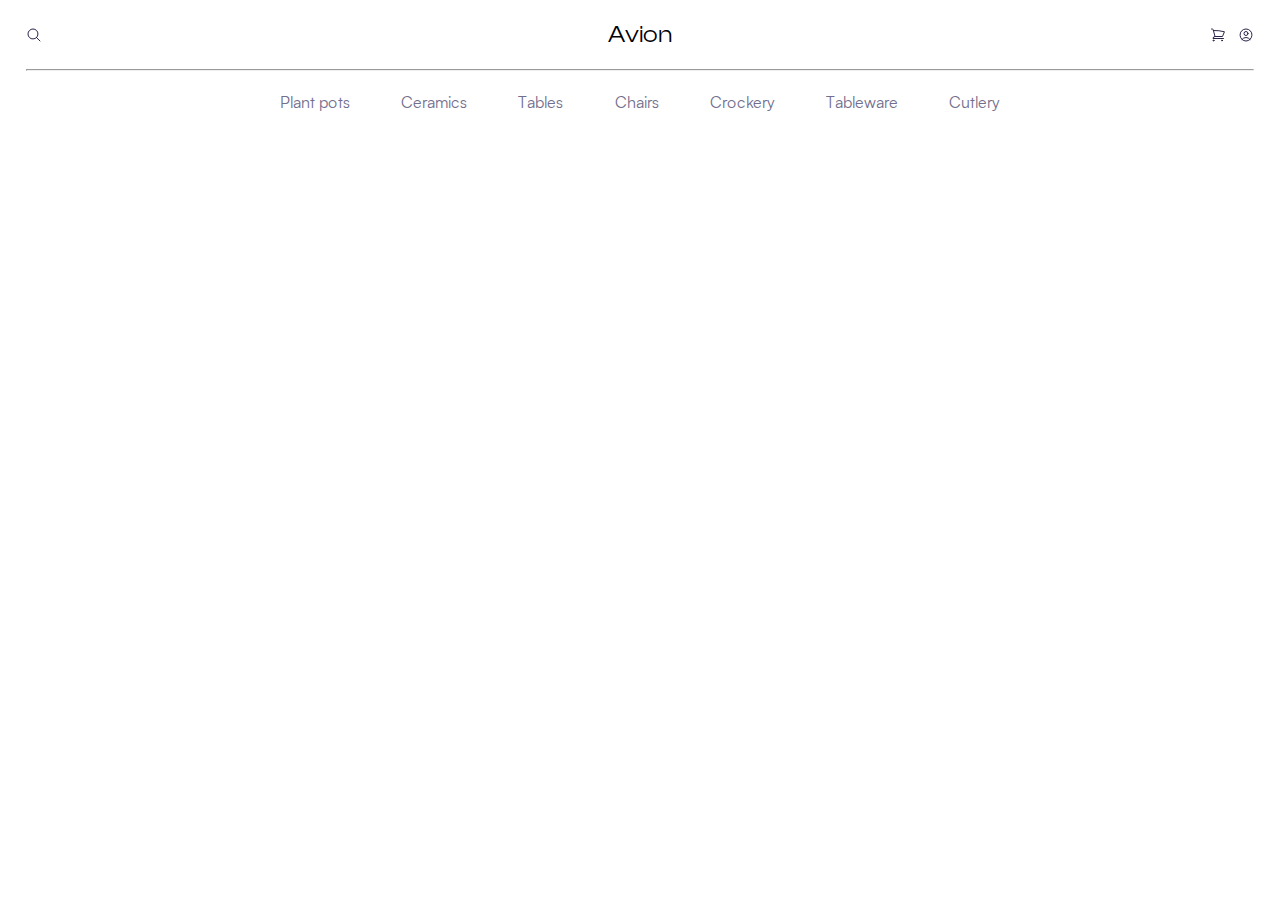
==== index.html @ 7e538b62 "Add files via upload" ====
<!DOCTYPE html>
<html lang="en">
<head>
    <meta charset="UTF-8">
    <meta http-equiv="X-UA-Compatible" content="IE=edge">
    <meta name="viewport" content="width=device-width, initial-scale=1.0">
    <title>Document</title>
    <link rel="stylesheet" href="css/style.css">
</head>
<body>
    <header>
        <div>
            <svg xmlns="http://www.w3.org/2000/svg" fill="none" viewBox="0 0 24 24" stroke-width="1.5" stroke="currentColor" class="w-6 h-6">
                <path stroke-linecap="round" stroke-linejoin="round" d="m21 21-5.197-5.197m0 0A7.5 7.5 0 1 0 5.196 5.196a7.5 7.5 0 0 0 10.607 10.607Z" />
              </svg>
              <span>Avion</span>              
              <div class="icons">
                <svg xmlns="http://www.w3.org/2000/svg" fill="none" viewBox="0 0 24 24" stroke-width="1.5" stroke="currentColor" class="w-6 h-6">
                    <path stroke-linecap="round" stroke-linejoin="round" d="M2.25 3h1.386c.51 0 .955.343 1.087.835l.383 1.437M7.5 14.25a3 3 0 0 0-3 3h15.75m-12.75-3h11.218c1.121-2.3 2.1-4.684 2.924-7.138a60.114 60.114 0 0 0-16.536-1.84M7.5 14.25 5.106 5.272M6 20.25a.75.75 0 1 1-1.5 0 .75.75 0 0 1 1.5 0Zm12.75 0a.75.75 0 1 1-1.5 0 .75.75 0 0 1 1.5 0Z" />
                  </svg>                  
                <svg xmlns="http://www.w3.org/2000/svg" fill="none" viewBox="0 0 24 24" stroke-width="1.5" stroke="currentColor" class="w-6 h-6">
                    <path stroke-linecap="round" stroke-linejoin="round" d="M17.982 18.725A7.488 7.488 0 0 0 12 15.75a7.488 7.488 0 0 0-5.982 2.975m11.963 0a9 9 0 1 0-11.963 0m11.963 0A8.966 8.966 0 0 1 12 21a8.966 8.966 0 0 1-5.982-2.275M15 9.75a3 3 0 1 1-6 0 3 3 0 0 1 6 0Z" />
                  </svg>                  
              </div>
        </div>
        <hr>
        <nav>
            <ul>
                <li><a href="">Plant pots</a></li>
                <li><a href="">Ceramics</a></li>
                <li><a href="">Tables</a></li>
                <li><a href="">Chairs</a></li>
                <li><a href="">Crockery</a></li>
                <li><a href="">Tableware</a></li>
                <li><a href="">Cutlery</a></li>
            </ul>
        </nav>
    </header>
</body>
</html>
---- css/style.css ----
@font-face {
    font-family: "Clash Display";
    src: url(fonts/ClashDisplay-Light.woff2);
    font-weight: 200;
}
@font-face {
    font-family: "Clash Display";
    src:url(fonts/ClashDisplay-Regular.woff2);
    font-weight: 400;
}

@font-face {
    font-family: "Clash Display";
    src: url(fonts/ClashDisplay-Semibold.woff2);
    font-weight: 600;
}

@font-face {
    font-family: "Clash Display";
    src: url(fonts/ClashDisplay-Bold.woff2);
    font-weight: 900;
}

@font-face {
    font-family: "Satoshi";
    src: url(fonts/Satoshi-Regular.woff2);
    font-weight: 400;
}

* {
    margin: 0;
    padding: 0;
    box-sizing: border-box;
}

:root {
    --color-white: #ffffff;
    --color-black: #000000;
    --color-light-gray: #f9f9f9;
    --color-dark-primary: #2A254B;
    --color-nav-links: #726E8D;
}

header {
    display: grid;
    row-gap: 20px;
    padding: 0 2vw;
    padding-top: 20px;
}

header>div {
    display: grid;
    grid-template-columns: repeat(3, 1fr);
    align-items: center;
}

header>div span{
    justify-self: center;
    font-size: 24px;
    font-family: "Clash Display";
}

header>div div.icons{
    justify-self: end;
    display: grid;
    column-gap: 1vw;
    grid-template-columns: repeat(2, 1fr);
}

header>div svg {
    color: var(--color-dark-primary);
    height: 16px;
}

header>nav {
    justify-self: center;
}

header>nav ul{
    list-style-type: none;
    display: flex;
    column-gap: 4vw;
}

header nav ul a{
    text-decoration: none;
    color: var(--color-nav-links);
    font-family: Satoshi;
    font-size: 16px;
    transition: all 0.7s;
}

header nav ul a:hover{
    color: var(--color-black);
    transition: all 0.7s;
}
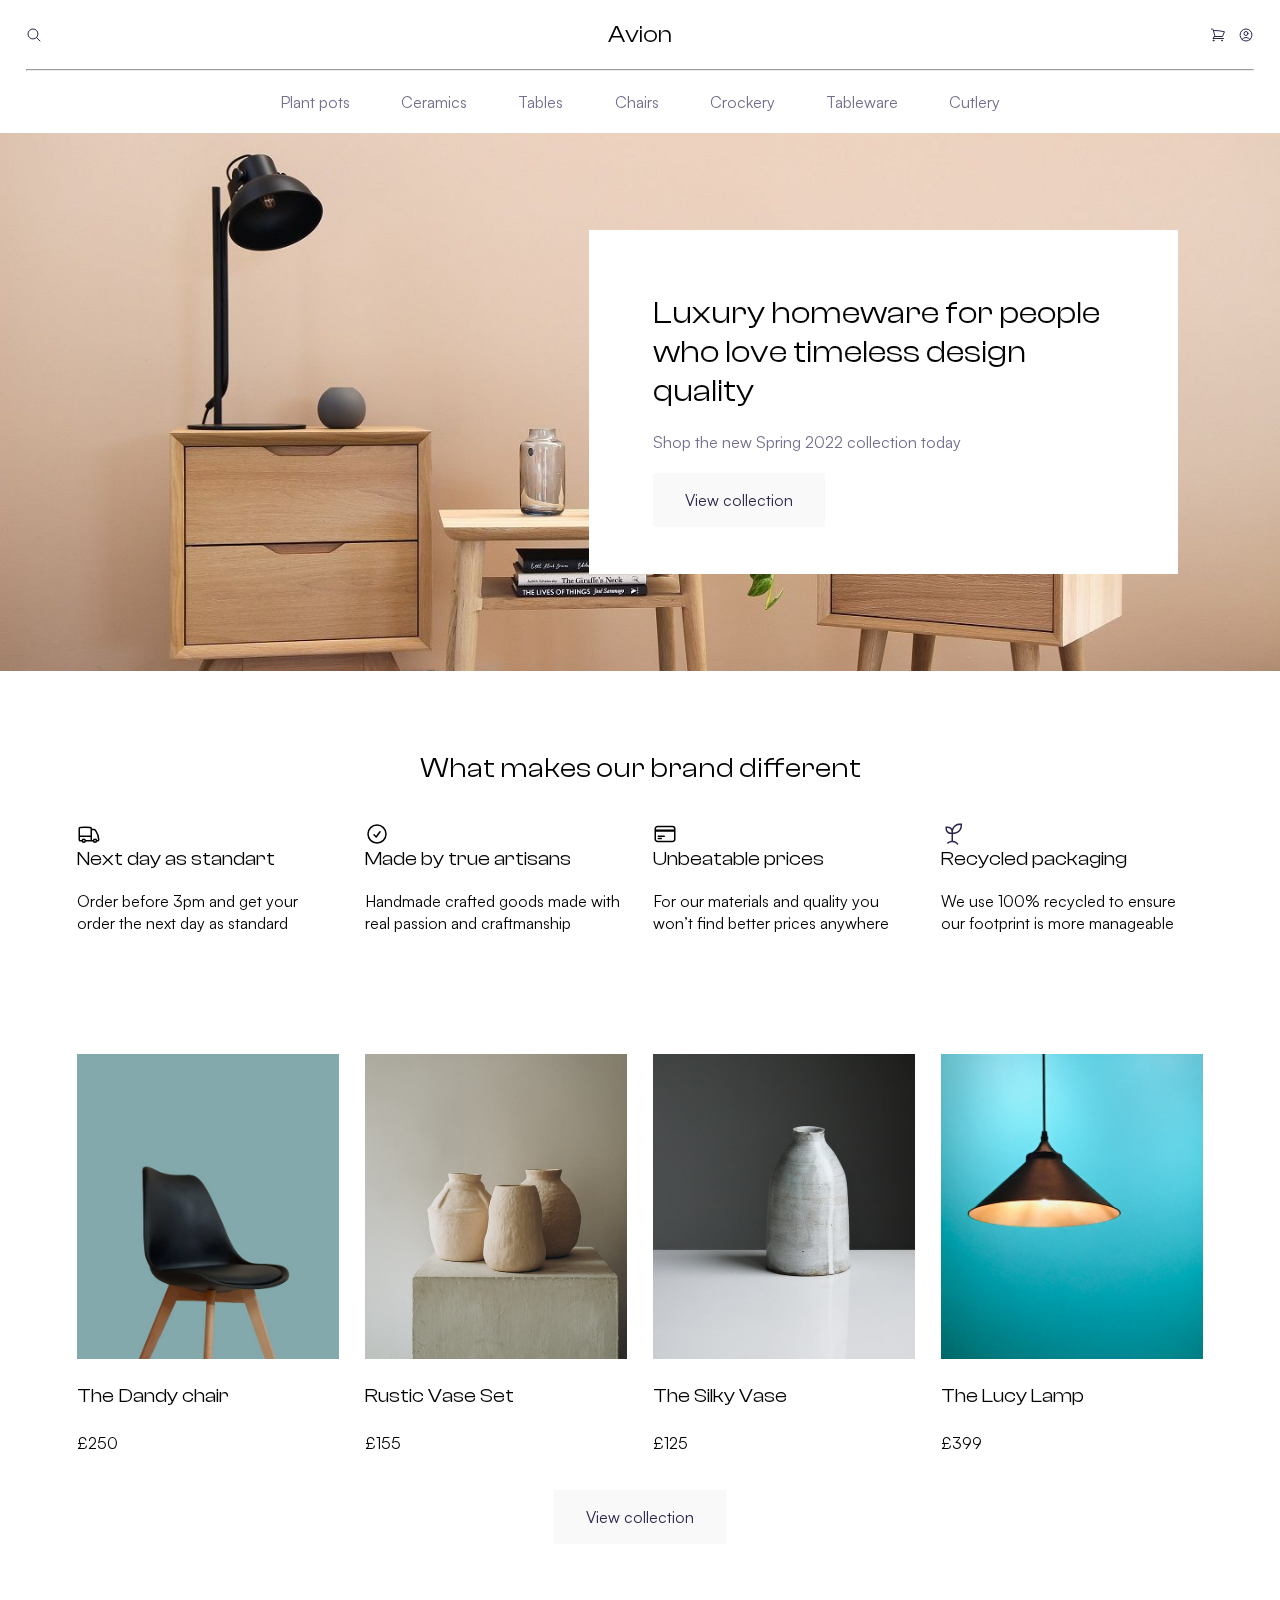
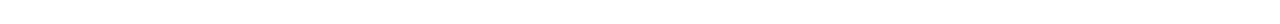
==== commit 42119752: "Add files via upload" ====
--- a/index.html
+++ b/index.html
@@ -7,7 +7,7 @@
     <title>Document</title>
     <link rel="stylesheet" href="css/style.css">
 </head>
-<body>
+<body><main>
     <header>
         <div>
             <svg xmlns="http://www.w3.org/2000/svg" fill="none" viewBox="0 0 24 24" stroke-width="1.5" stroke="currentColor" class="w-6 h-6">
@@ -36,5 +36,77 @@
             </ul>
         </nav>
     </header>
+        <section class="header">
+            <div>
+                <h1>Luxury homeware for people who love timeless design quality</h1>
+                <span>Shop the new Spring 2022 collection today</span>
+                <a href="" class="btn">View collection</a>
+            </div>
+        </section>
+        <section class="our-brand">
+            <h2>What makes our brand different</h2>
+            <div>
+                <article>
+                    <svg xmlns="http://www.w3.org/2000/svg" fill="none" viewBox="0 0 24 24" stroke-width="1.5" stroke="currentColor" class="w-6 h-6">
+                        <path stroke-linecap="round" stroke-linejoin="round" d="M8.25 18.75a1.5 1.5 0 0 1-3 0m3 0a1.5 1.5 0 0 0-3 0m3 0h6m-9 0H3.375a1.125 1.125 0 0 1-1.125-1.125V14.25m17.25 4.5a1.5 1.5 0 0 1-3 0m3 0a1.5 1.5 0 0 0-3 0m3 0h1.125c.621 0 1.129-.504 1.09-1.124a17.902 17.902 0 0 0-3.213-9.193 2.056 2.056 0 0 0-1.58-.86H14.25M16.5 18.75h-2.25m0-11.177v-.958c0-.568-.422-1.048-.987-1.106a48.554 48.554 0 0 0-10.026 0 1.106 1.106 0 0 0-.987 1.106v7.635m12-6.677v6.677m0 4.5v-4.5m0 0h-12" />
+                      </svg>
+                      <h3>Next day as standart</h3>
+                      <p>Order before 3pm and get your order the next day as standard</p>                      
+                </article>
+
+                            <article>
+                                <svg xmlns="http://www.w3.org/2000/svg" fill="none" viewBox="0 0 24 24" stroke-width="1.5" stroke="currentColor" class="w-6 h-6">
+                                    <path stroke-linecap="round" stroke-linejoin="round" d="M9 12.75 11.25 15 15 9.75M21 12a9 9 0 1 1-18 0 9 9 0 0 1 18 0Z" />
+                                  </svg>
+                                  
+                      <h3>Made by true artisans</h3>
+                      <p>Handmade crafted goods made with real passion and craftmanship</p>                      
+                </article>
+                <article>
+                    <svg xmlns="http://www.w3.org/2000/svg" fill="none" viewBox="0 0 24 24" stroke-width="1.5" stroke="currentColor" class="w-6 h-6">
+                        <path stroke-linecap="round" stroke-linejoin="round" d="M2.25 8.25h19.5M2.25 9h19.5m-16.5 5.25h6m-6 2.25h3m-3.75 3h15a2.25 2.25 0 0 0 2.25-2.25V6.75A2.25 2.25 0 0 0 19.5 4.5h-15a2.25 2.25 0 0 0-2.25 2.25v10.5A2.25 2.25 0 0 0 4.5 19.5Z" />
+                      </svg>
+                      
+                      <h3>Unbeatable prices</h3>
+                      <p>For our materials and quality you won’t find better prices anywhere</p>                      
+                </article>
+                <article>
+                    <svg width="24" height="24" viewBox="0 0 24 24" fill="none" xmlns="http://www.w3.org/2000/svg">
+                        <rect width="24" height="24" fill="white" style="mix-blend-mode:multiply"/>
+                        <path d="M18.75 1.5C17.0878 1.50275 15.4651 2.00708 14.0942 2.94704C12.7232 3.887 11.6679 5.21881 11.0662 6.7683C10.5841 6.06903 9.93949 5.49727 9.18767 5.10216C8.43584 4.70705 7.59932 4.50041 6.75 4.5H4.5V6.75C4.50155 8.14191 5.05517 9.47637 6.0394 10.4606C7.02363 11.4448 8.35809 11.9985 9.75 12H10.5V18.787C8.7773 18.9554 7.16718 19.7191 5.94675 20.9465L7.00725 22.0071C7.63464 21.3798 8.39333 20.8995 9.22869 20.6006C10.064 20.3018 10.9553 20.192 11.8382 20.279C12.7211 20.3661 13.5737 20.6478 14.3347 21.104C15.0956 21.5602 15.7459 22.1794 16.2387 22.9172L17.4849 22.0826C16.8701 21.1638 16.0593 20.3926 15.111 19.8244C14.1626 19.2562 13.1002 18.9052 12 18.7965V12H12.75C14.9373 11.9975 17.0343 11.1275 18.5809 9.58089C20.1275 8.03425 20.9975 5.93727 21 3.75V1.5H18.75ZM9.75 10.5C8.75579 10.4989 7.80262 10.1034 7.0996 9.4004C6.39658 8.69738 6.00113 7.74421 6 6.75V6H6.75C7.74423 6.00107 8.69744 6.3965 9.40047 7.09953C10.1035 7.80256 10.4989 8.75577 10.5 9.75V10.5H9.75ZM19.5 3.75C19.498 5.5396 18.7862 7.25534 17.5208 8.52078C16.2553 9.78622 14.5396 10.498 12.75 10.5H12V9.75C12.002 7.9604 12.7138 6.24466 13.9792 4.97922C15.2447 3.71378 16.9604 3.00199 18.75 3H19.5V3.75Z" fill="#2A254B"/>
+                        </svg>
+                        
+                      <h3>Recycled packaging</h3>
+                      <p>We use 100% recycled to ensure our footprint is more manageable</p>                      
+                </article>
+        </div>
+        
+        </section>
+        <section class="new-tovar">
+            <div>
+                <article>
+                    <img src="css/images/1.jpg " alt="">
+                    <p>The Dandy chair</p>
+                    <span>£250</span>
+                </article>
+                <article>
+                    <img src="css/images/2.jpg " alt="">
+                    <p>Rustic Vase Set</p>
+                    <span>£155</span>
+                </article>
+                <article>
+                    <img src="css/images/3.jpg " alt="">
+                    <p>The Silky Vase</p>
+                    <span>£125</span>
+                </article>
+                <article>
+                    <img src="css/images/4.jpg " alt="">
+                    <p>The Lucy Lamp</p>
+                    <span>£399</span>
+                </article>
+            </div>
+            <a href="" class="btn">View collection</a>
+        </section>
+    </main>
 </body>
 </html>--- a/css/style.css
+++ b/css/style.css
@@ -41,10 +41,26 @@
     --color-nav-links: #726E8D;
 }
 
+.btn{
+    text-decoration: none;
+    color: var(--color-dark-primary);
+    background-color: var(--color-light-gray);
+    padding: 16px 32px;
+    font-family: Satoshi;
+    font-size: 16px;
+    transition: all 0.8s;
+}
+
+.btn:hover{
+    transition: all 0.8s;
+    color: var(--color-light-gray);
+    background-color: var(--color-dark-primary);
+}
+
 header {
     display: grid;
     row-gap: 20px;
-    padding: 0 2vw;
+    padding: 20px 2vw;
     padding-top: 20px;
 }
 
@@ -93,4 +109,124 @@
 header nav ul a:hover{
     color: var(--color-black);
     transition: all 0.7s;
+}
+main section.header {
+    background-image: url(images/fa9b27255272d76e665cce4314b4aedb.jpg);
+    height: 42vw;
+    background-size: cover;
+    background-repeat: no-repeat;
+    display: grid;
+    grid-template-columns: repeat(2, 1fr);
+    align-items: center;
+    padding-right: 8vw;
+}
+
+main section.header div {
+    display: grid;
+    row-gap: 20px;
+    background-color: var(--color-white);
+    grid-column: 2/3;
+    grid-template-rows: max-content;
+    height: 64%;
+    padding: 5vw;
+}
+
+main section.header div h1{
+    font-family: "Clash Display";
+    font-size: 2;
+    font-weight: 400;
+}
+
+main section.header div span{
+    font-family: "Satoshi";
+    font-size: 18;
+    font-weight: 400;
+    color: var(--color-nav-links);
+}
+
+main section.header div a{
+    align-self: flex-end;
+    justify-self: start;
+}
+main section.our-brand{
+    padding: 80px 6vw;
+    display: grid;
+    row-gap: 36px;
+    padding-bottom: 40px;
+}
+
+main section.our-brand h2{
+    font-family: "Clash Display";
+    font-size: 28px;
+    text-align: center;
+    font-weight: 400;
+}
+main section.our-brand div {
+    display: grid;
+    grid-template-columns: repeat(4, 1fr);
+    column-gap: 2vw;
+}
+main section.our-brand div article{
+    display: grid;
+    grid-template-rows: 24px repeat(2, 1fr);
+}
+
+main section.our-brand div article svg{
+    height: 100%;
+}
+
+main section.our-brand div article h3{
+    font-family: "Clash Display";
+    font-size: 20px;
+    font-weight: 400;
+}
+
+main section.our-brand div article p{
+    font-family: "Satoshi";
+}
+main section.new-tovar {
+    display: grid;
+    padding: 80px 6vw;
+    row-gap: 36px;
+}
+main section.new-tovar div{
+    display: grid;
+    column-gap: 2vw;
+    grid-template-columns: repeat(4, 1fr);
+
+}
+
+main section.new-tovar div article {
+    display: grid;
+    grid-template-rows: 305px 1fr;
+    row-gap: 24px;
+    transition: all 0.5s;
+}
+
+main section.new-tovar div article:hover {
+    transform: scale(1.05);
+    transition: all 0.5s;
+}
+
+main section.new-tovar div img {
+    width: 100%;
+    height: 100%;
+    object-fit: cover;
+}
+
+main section.new-tovar div p {
+    font-family: "Clash Display";
+    font-size: 20px;
+    font-weight: 400;
+    display: flex;
+    flex-direction: column;
+    row-gap: 8px;
+}
+
+main section.new-tovar div span{
+font-family: Satoshi;
+}
+
+main section.new-tovar a{
+    justify-self: center;
 }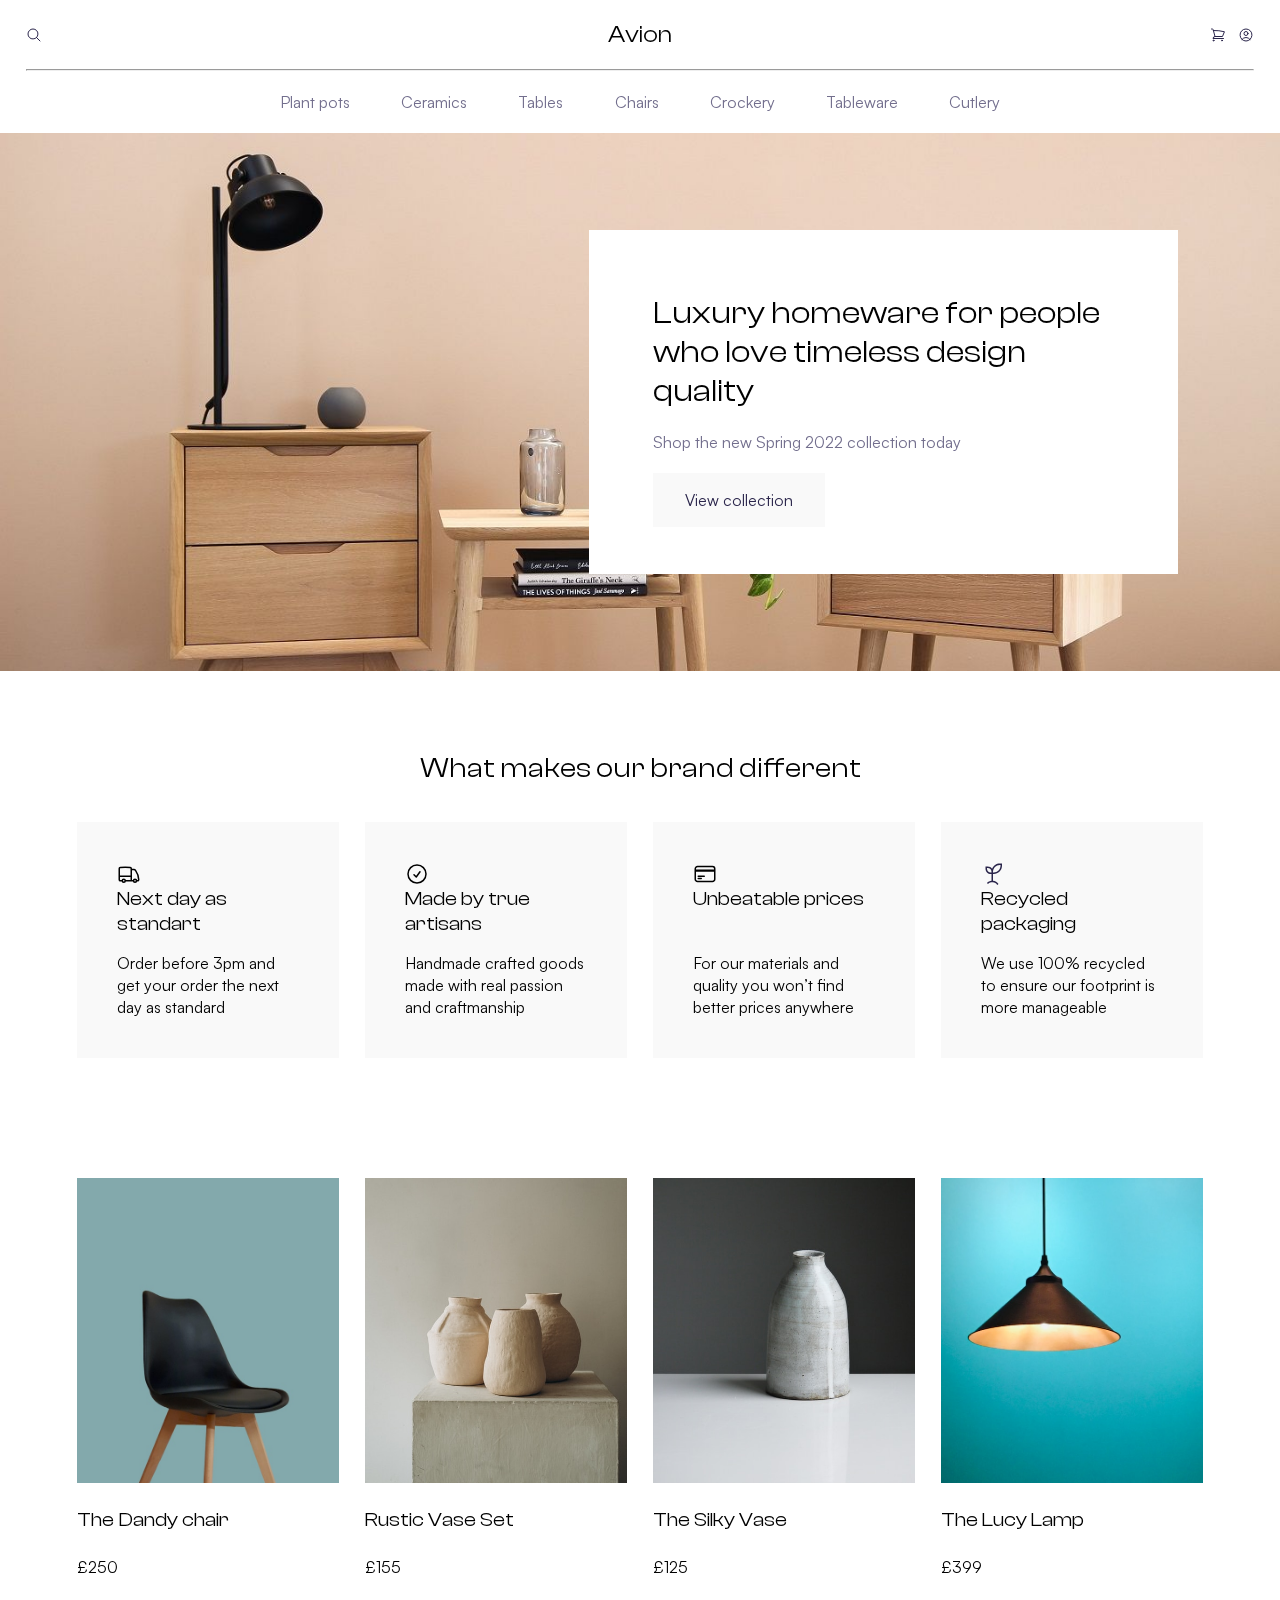
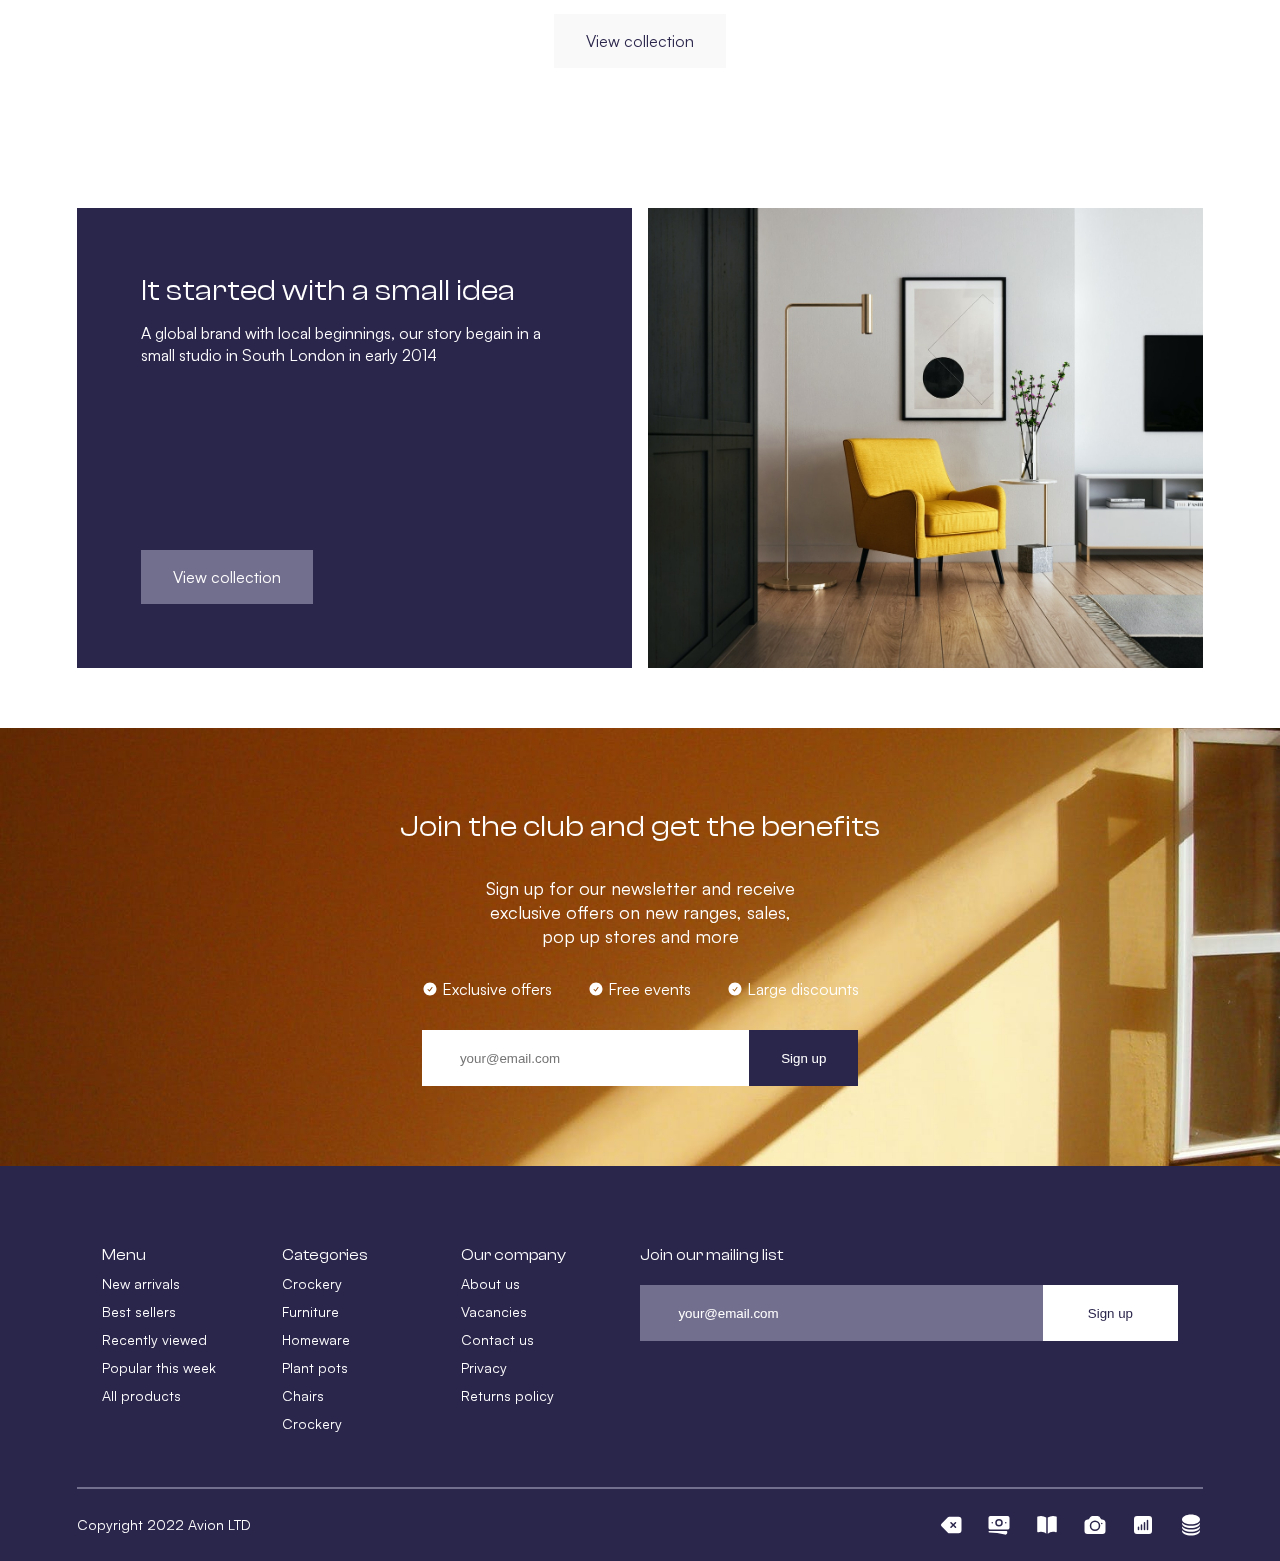
==== commit 8688cc4d: "Add files via upload" ====
--- a/index.html
+++ b/index.html
@@ -53,12 +53,10 @@
                       <h3>Next day as standart</h3>
                       <p>Order before 3pm and get your order the next day as standard</p>                      
                 </article>
-
                             <article>
                                 <svg xmlns="http://www.w3.org/2000/svg" fill="none" viewBox="0 0 24 24" stroke-width="1.5" stroke="currentColor" class="w-6 h-6">
                                     <path stroke-linecap="round" stroke-linejoin="round" d="M9 12.75 11.25 15 15 9.75M21 12a9 9 0 1 1-18 0 9 9 0 0 1 18 0Z" />
                                   </svg>
-                                  
                       <h3>Made by true artisans</h3>
                       <p>Handmade crafted goods made with real passion and craftmanship</p>                      
                 </article>
@@ -66,7 +64,6 @@
                     <svg xmlns="http://www.w3.org/2000/svg" fill="none" viewBox="0 0 24 24" stroke-width="1.5" stroke="currentColor" class="w-6 h-6">
                         <path stroke-linecap="round" stroke-linejoin="round" d="M2.25 8.25h19.5M2.25 9h19.5m-16.5 5.25h6m-6 2.25h3m-3.75 3h15a2.25 2.25 0 0 0 2.25-2.25V6.75A2.25 2.25 0 0 0 19.5 4.5h-15a2.25 2.25 0 0 0-2.25 2.25v10.5A2.25 2.25 0 0 0 4.5 19.5Z" />
                       </svg>
-                      
                       <h3>Unbeatable prices</h3>
                       <p>For our materials and quality you won’t find better prices anywhere</p>                      
                 </article>
@@ -75,7 +72,6 @@
                         <rect width="24" height="24" fill="white" style="mix-blend-mode:multiply"/>
                         <path d="M18.75 1.5C17.0878 1.50275 15.4651 2.00708 14.0942 2.94704C12.7232 3.887 11.6679 5.21881 11.0662 6.7683C10.5841 6.06903 9.93949 5.49727 9.18767 5.10216C8.43584 4.70705 7.59932 4.50041 6.75 4.5H4.5V6.75C4.50155 8.14191 5.05517 9.47637 6.0394 10.4606C7.02363 11.4448 8.35809 11.9985 9.75 12H10.5V18.787C8.7773 18.9554 7.16718 19.7191 5.94675 20.9465L7.00725 22.0071C7.63464 21.3798 8.39333 20.8995 9.22869 20.6006C10.064 20.3018 10.9553 20.192 11.8382 20.279C12.7211 20.3661 13.5737 20.6478 14.3347 21.104C15.0956 21.5602 15.7459 22.1794 16.2387 22.9172L17.4849 22.0826C16.8701 21.1638 16.0593 20.3926 15.111 19.8244C14.1626 19.2562 13.1002 18.9052 12 18.7965V12H12.75C14.9373 11.9975 17.0343 11.1275 18.5809 9.58089C20.1275 8.03425 20.9975 5.93727 21 3.75V1.5H18.75ZM9.75 10.5C8.75579 10.4989 7.80262 10.1034 7.0996 9.4004C6.39658 8.69738 6.00113 7.74421 6 6.75V6H6.75C7.74423 6.00107 8.69744 6.3965 9.40047 7.09953C10.1035 7.80256 10.4989 8.75577 10.5 9.75V10.5H9.75ZM19.5 3.75C19.498 5.5396 18.7862 7.25534 17.5208 8.52078C16.2553 9.78622 14.5396 10.498 12.75 10.5H12V9.75C12.002 7.9604 12.7138 6.24466 13.9792 4.97922C15.2447 3.71378 16.9604 3.00199 18.75 3H19.5V3.75Z" fill="#2A254B"/>
                         </svg>
-                        
                       <h3>Recycled packaging</h3>
                       <p>We use 100% recycled to ensure our footprint is more manageable</p>                      
                 </article>
@@ -107,6 +103,118 @@
             </div>
             <a href="" class="btn">View collection</a>
         </section>
+        <section class="started">
+                <div class="window">
+                    <h2>It started with a small idea</h2>
+                    <span>A global brand with local beginnings, our story begain in a small studio in South London in early 2014</span>
+                    <a href="" class="btn">View collection</a>
+                </div>
+            <img src="css/images/room.jpg" alt="">
+    </section>
+    <section class="form">
+        <h2>Join the club and get the benefits</h2>
+        <p>Sign up for our newsletter and receive exclusive offers on new ranges, sales, pop up stores and more</p>
+        <ul>
+            <li>
+                <svg xmlns="http://www.w3.org/2000/svg" viewBox="0 0 24 24" fill="currentColor" class="w-6 h-6">
+                    <path fill-rule="evenodd" d="M2.25 12c0-5.385 4.365-9.75 9.75-9.75s9.75 4.365 9.75 9.75-4.365 9.75-9.75 9.75S2.25 17.385 2.25 12Zm13.36-1.814a.75.75 0 1 0-1.22-.872l-3.236 4.53L9.53 12.22a.75.75 0 0 0-1.06 1.06l2.25 2.25a.75.75 0 0 0 1.14-.094l3.75-5.25Z" clip-rule="evenodd" />
+                  </svg>
+                  
+                <span>Exclusive offers</span>
+            </li>
+            <li>
+                <svg xmlns="http://www.w3.org/2000/svg" viewBox="0 0 24 24" fill="currentColor" class="w-6 h-6">
+                    <path fill-rule="evenodd" d="M2.25 12c0-5.385 4.365-9.75 9.75-9.75s9.75 4.365 9.75 9.75-4.365 9.75-9.75 9.75S2.25 17.385 2.25 12Zm13.36-1.814a.75.75 0 1 0-1.22-.872l-3.236 4.53L9.53 12.22a.75.75 0 0 0-1.06 1.06l2.25 2.25a.75.75 0 0 0 1.14-.094l3.75-5.25Z" clip-rule="evenodd" />
+                  </svg>
+                  
+                <span>Free events</span>
+            </li>
+            <li>
+                <svg xmlns="http://www.w3.org/2000/svg" viewBox="0 0 24 24" fill="currentColor" class="w-6 h-6">
+                    <path fill-rule="evenodd" d="M2.25 12c0-5.385 4.365-9.75 9.75-9.75s9.75 4.365 9.75 9.75-4.365 9.75-9.75 9.75S2.25 17.385 2.25 12Zm13.36-1.814a.75.75 0 1 0-1.22-.872l-3.236 4.53L9.53 12.22a.75.75 0 0 0-1.06 1.06l2.25 2.25a.75.75 0 0 0 1.14-.094l3.75-5.25Z" clip-rule="evenodd" />
+                  </svg>                  
+                <span>Large discounts</span>
+            </li>
+        </ul>
+        <form action="">
+            <input type="text" placeholder="your@email.com">
+            <input type="submit" value="Sign up">
+
+        </form>
+    </section>
     </main>
+    <footer>
+        <header>
+            <ul>
+                <li class="li-head">Menu</li>
+                <li>New arrivals</li>
+                <li>Best sellers</li>
+                <li>Recently viewed</li>
+                <li>Popular this week</li>
+                <li>All products</li>
+            </ul>
+            <ul>
+                <li class="li-head">Categories</li>
+                <li>Crockery</li>
+                <li>Furniture</li>
+                <li>Homeware</li>
+                <li>Plant pots</li>
+                <li>Chairs</li>
+                <li>Crockery</li>
+            </ul>
+            <ul>
+                <li class="li-head">Our company</li>
+                <li>About us</li>
+                <li>Vacancies</li>
+                <li>Contact us</li>
+                <li>Privacy</li>
+                <li>Returns policy</li>
+            </ul>
+            <div>
+                <li class="li-head">Join our mailing list</li>
+            <form action="">
+                <input type="text" placeholder="your@email.com">
+                <input type="submit" value="Sign up">
+            </form>
+        </div>
+        </header>
+        <hr color="#726E8D">
+        <footer>
+            <span>Copyright 2022 Avion LTD</span>
+            <ul>
+                <li><a href=""><svg xmlns="http://www.w3.org/2000/svg" viewBox="0 0 24 24" fill="currentColor" class="w-6 h-6">
+                    <path fill-rule="evenodd" d="M2.515 10.674a1.875 1.875 0 0 0 0 2.652L8.89 19.7c.352.351.829.549 1.326.549H19.5a3 3 0 0 0 3-3V6.75a3 3 0 0 0-3-3h-9.284c-.497 0-.974.198-1.326.55l-6.375 6.374ZM12.53 9.22a.75.75 0 1 0-1.06 1.06L13.19 12l-1.72 1.72a.75.75 0 1 0 1.06 1.06l1.72-1.72 1.72 1.72a.75.75 0 1 0 1.06-1.06L15.31 12l1.72-1.72a.75.75 0 1 0-1.06-1.06l-1.72 1.72-1.72-1.72Z" clip-rule="evenodd" />
+                  </svg>                  
+                  </a></li>
+                <li><a href=""><svg xmlns="http://www.w3.org/2000/svg" viewBox="0 0 24 24" fill="currentColor" class="w-6 h-6">
+                    <path d="M12 7.5a2.25 2.25 0 1 0 0 4.5 2.25 2.25 0 0 0 0-4.5Z" />
+                    <path fill-rule="evenodd" d="M1.5 4.875C1.5 3.839 2.34 3 3.375 3h17.25c1.035 0 1.875.84 1.875 1.875v9.75c0 1.036-.84 1.875-1.875 1.875H3.375A1.875 1.875 0 0 1 1.5 14.625v-9.75ZM8.25 9.75a3.75 3.75 0 1 1 7.5 0 3.75 3.75 0 0 1-7.5 0ZM18.75 9a.75.75 0 0 0-.75.75v.008c0 .414.336.75.75.75h.008a.75.75 0 0 0 .75-.75V9.75a.75.75 0 0 0-.75-.75h-.008ZM4.5 9.75A.75.75 0 0 1 5.25 9h.008a.75.75 0 0 1 .75.75v.008a.75.75 0 0 1-.75.75H5.25a.75.75 0 0 1-.75-.75V9.75Z" clip-rule="evenodd" />
+                    <path d="M2.25 18a.75.75 0 0 0 0 1.5c5.4 0 10.63.722 15.6 2.075 1.19.324 2.4-.558 2.4-1.82V18.75a.75.75 0 0 0-.75-.75H2.25Z" />
+                  </svg>                  
+                  </a></li>
+                <li><a href=""><svg xmlns="http://www.w3.org/2000/svg" viewBox="0 0 24 24" fill="currentColor" class="w-6 h-6">
+                    <path d="M11.25 4.533A9.707 9.707 0 0 0 6 3a9.735 9.735 0 0 0-3.25.555.75.75 0 0 0-.5.707v14.25a.75.75 0 0 0 1 .707A8.237 8.237 0 0 1 6 18.75c1.995 0 3.823.707 5.25 1.886V4.533ZM12.75 20.636A8.214 8.214 0 0 1 18 18.75c.966 0 1.89.166 2.75.47a.75.75 0 0 0 1-.708V4.262a.75.75 0 0 0-.5-.707A9.735 9.735 0 0 0 18 3a9.707 9.707 0 0 0-5.25 1.533v16.103Z" />
+                  </svg>                  
+                  </a></li>
+                <li><a href=""><svg xmlns="http://www.w3.org/2000/svg" viewBox="0 0 24 24" fill="currentColor" class="w-6 h-6">
+                    <path d="M12 9a3.75 3.75 0 1 0 0 7.5A3.75 3.75 0 0 0 12 9Z" />
+                    <path fill-rule="evenodd" d="M9.344 3.071a49.52 49.52 0 0 1 5.312 0c.967.052 1.83.585 2.332 1.39l.821 1.317c.24.383.645.643 1.11.71.386.054.77.113 1.152.177 1.432.239 2.429 1.493 2.429 2.909V18a3 3 0 0 1-3 3h-15a3 3 0 0 1-3-3V9.574c0-1.416.997-2.67 2.429-2.909.382-.064.766-.123 1.151-.178a1.56 1.56 0 0 0 1.11-.71l.822-1.315a2.942 2.942 0 0 1 2.332-1.39ZM6.75 12.75a5.25 5.25 0 1 1 10.5 0 5.25 5.25 0 0 1-10.5 0Zm12-1.5a.75.75 0 1 0 0-1.5.75.75 0 0 0 0 1.5Z" clip-rule="evenodd" />
+                  </svg>                  
+                  </a></li>
+                <li><a href=""><svg xmlns="http://www.w3.org/2000/svg" viewBox="0 0 24 24" fill="currentColor" class="w-6 h-6">
+                    <path fill-rule="evenodd" d="M3 6a3 3 0 0 1 3-3h12a3 3 0 0 1 3 3v12a3 3 0 0 1-3 3H6a3 3 0 0 1-3-3V6Zm4.5 7.5a.75.75 0 0 1 .75.75v2.25a.75.75 0 0 1-1.5 0v-2.25a.75.75 0 0 1 .75-.75Zm3.75-1.5a.75.75 0 0 0-1.5 0v4.5a.75.75 0 0 0 1.5 0V12Zm2.25-3a.75.75 0 0 1 .75.75v6.75a.75.75 0 0 1-1.5 0V9.75A.75.75 0 0 1 13.5 9Zm3.75-1.5a.75.75 0 0 0-1.5 0v9a.75.75 0 0 0 1.5 0v-9Z" clip-rule="evenodd" />
+                  </svg>                  
+                  </a></li>
+                <li><a href=""><svg xmlns="http://www.w3.org/2000/svg" viewBox="0 0 24 24" fill="currentColor" class="w-6 h-6">
+                    <path d="M21 6.375c0 2.692-4.03 4.875-9 4.875S3 9.067 3 6.375 7.03 1.5 12 1.5s9 2.183 9 4.875Z" />
+                    <path d="M12 12.75c2.685 0 5.19-.586 7.078-1.609a8.283 8.283 0 0 0 1.897-1.384c.016.121.025.244.025.368C21 12.817 16.97 15 12 15s-9-2.183-9-4.875c0-.124.009-.247.025-.368a8.285 8.285 0 0 0 1.897 1.384C6.809 12.164 9.315 12.75 12 12.75Z" />
+                    <path d="M12 16.5c2.685 0 5.19-.586 7.078-1.609a8.282 8.282 0 0 0 1.897-1.384c.016.121.025.244.025.368 0 2.692-4.03 4.875-9 4.875s-9-2.183-9-4.875c0-.124.009-.247.025-.368a8.284 8.284 0 0 0 1.897 1.384C6.809 15.914 9.315 16.5 12 16.5Z" />
+                    <path d="M12 20.25c2.685 0 5.19-.586 7.078-1.609a8.282 8.282 0 0 0 1.897-1.384c.016.121.025.244.025.368 0 2.692-4.03 4.875-9 4.875s-9-2.183-9-4.875c0-.124.009-.247.025-.368a8.284 8.284 0 0 0 1.897 1.384C6.809 19.664 9.315 20.25 12 20.25Z" />
+                  </svg>
+                  
+                  </a></li>
+            </ul>
+        </footer>
+    </footer>
 </body>
 </html>--- a/css/style.css
+++ b/css/style.css
@@ -56,6 +56,11 @@
     color: var(--color-light-gray);
     background-color: var(--color-dark-primary);
 }
+h2 {
+    font-family: "Clash Display";
+    font-weight: 400;
+    font-size: 30px;
+}
 
 header {
     display: grid;
@@ -111,7 +116,7 @@
     transition: all 0.7s;
 }
 main section.header {
-    background-image: url(images/fa9b27255272d76e665cce4314b4aedb.jpg);
+    background-image: url(images/background.jpg);
     height: 42vw;
     background-size: cover;
     background-repeat: no-repeat;
@@ -167,6 +172,8 @@
     column-gap: 2vw;
 }
 main section.our-brand div article{
+    background-color: var(--color-light-gray);
+    padding: 40px;
     display: grid;
     grid-template-rows: 24px repeat(2, 1fr);
 }
@@ -229,4 +236,185 @@
 
 main section.new-tovar a{
     justify-self: center;
+}
+
+
+main section.started{
+    display: grid;
+    grid-template-columns: repeat(2, 1fr);
+    column-gap: 16px;
+    grid-template-rows: 36vw;
+    padding: 60px 6vw;
+}
+
+main section.started div{
+    background-color: var(--color-dark-primary);
+    padding: 5vw;
+    color: var(--color-white);
+    display: grid;
+    grid-template-rows: min-content;
+    row-gap: 12px;
+}
+
+main section.started img{
+    width: 100%;
+    height: 100%;
+    object-fit: cover;
+}
+
+main section.started div a{
+    justify-self: start;
+    align-self: end;
+    background-color: var(--color-nav-links);
+    color: var(--color-white);
+}
+
+main section.started div span {
+    font-family: "Satoshi";
+}
+
+main section.form {
+    display: grid;
+    row-gap: 30px;
+    justify-items: center;
+    color: white;
+    background-image: url(images/background2.jpg);
+    background-size: cover;
+    background-position: 0% 50%;
+    padding: 80px 0;
+}
+
+main section.form p{
+    font-family: "Satoshi";
+    font-weight: normal;
+    font-size: 18px;
+    width: 25%;
+    text-align: center;
+}
+
+main section.form ul{
+    display: flex;
+    column-gap: 36px;
+}
+
+main section.form ul li {
+    display: grid;
+    grid-template-columns: 16px 1fr;
+    column-gap: 4vw;
+    align-items: center;
+    column-gap: 4px;
+    font-family: "Satoshi";
+    font-weight: normal;
+    font-size: 16px;
+}
+
+main section.form form {
+    display: grid;
+    grid-template-rows: 56px;
+    grid-template-columns: 3fr 1fr;
+}
+main section.form input {
+    border-radius: 0;
+    border: none;
+    padding-left: 3vw;
+}
+
+main section.form form input[type=submit]{
+    
+    color: var(--color-white);
+    background-color: var(--color-dark-primary);
+    padding: 0 32px;
+}
+
+body>footer {
+    display: grid;
+    row-gap: 24px;
+    padding: 60px 6vw 24px 6vw;
+    background-color: var(--color-dark-primary);
+}
+
+body>footer ul{
+    list-style-type: none;
+}
+
+footer header{
+    display: grid;
+    grid-template-columns: 1fr 1fr 1fr 3fr;
+}
+
+footer footer{
+    display: grid;
+    grid-template-columns: repeat(2, 1fr);
+    align-items: center;
+}
+
+footer footer span{
+    justify-self: start;
+    color: white;
+    font-family: "Satoshi";
+    font-weight: 400;
+    font-size: 14px;
+}
+footer footer ul {
+    display: grid;
+    grid-template-columns: repeat(6, 1fr);
+    grid-template-rows: 24px;
+    column-gap: 24px;
+    justify-self: end;
+}
+
+footer footer ul svg{
+    height: 100%;
+    color: white;
+}
+
+.li-head {
+    font-family: "Clash Display";
+    font-size: 16px;
+    font-weight: 400;
+    color: white;
+}
+
+footer header ul{
+    font-family: "Satoshi";
+    font-weight: 400;
+    font-size: 14px;
+    color: white;
+}
+
+footer header ul li {
+    padding-bottom:10px;
+}
+
+footer header form {
+    display: grid;
+    grid-template-rows: 56px;
+    grid-template-columns: 3fr 1fr;
+    
+}
+
+footer header input {
+    background-color: var(--color-nav-links);
+    border-radius: 0;
+    border: none;
+    padding-left: 3vw;
+}
+
+footer header form input[type=submit]{
+    color: var(--color-dark-primary);
+    background-color: var(--color-white);
+    padding: 0 32px;
+    text-align: center;
+}
+
+footer header input::placeholder{
+    color: white;
+}
+footer header div{
+    list-style-type: none;
+    display: inline-block;
+}
+
+footer header div li{
+    padding-bottom: 20px;
 }